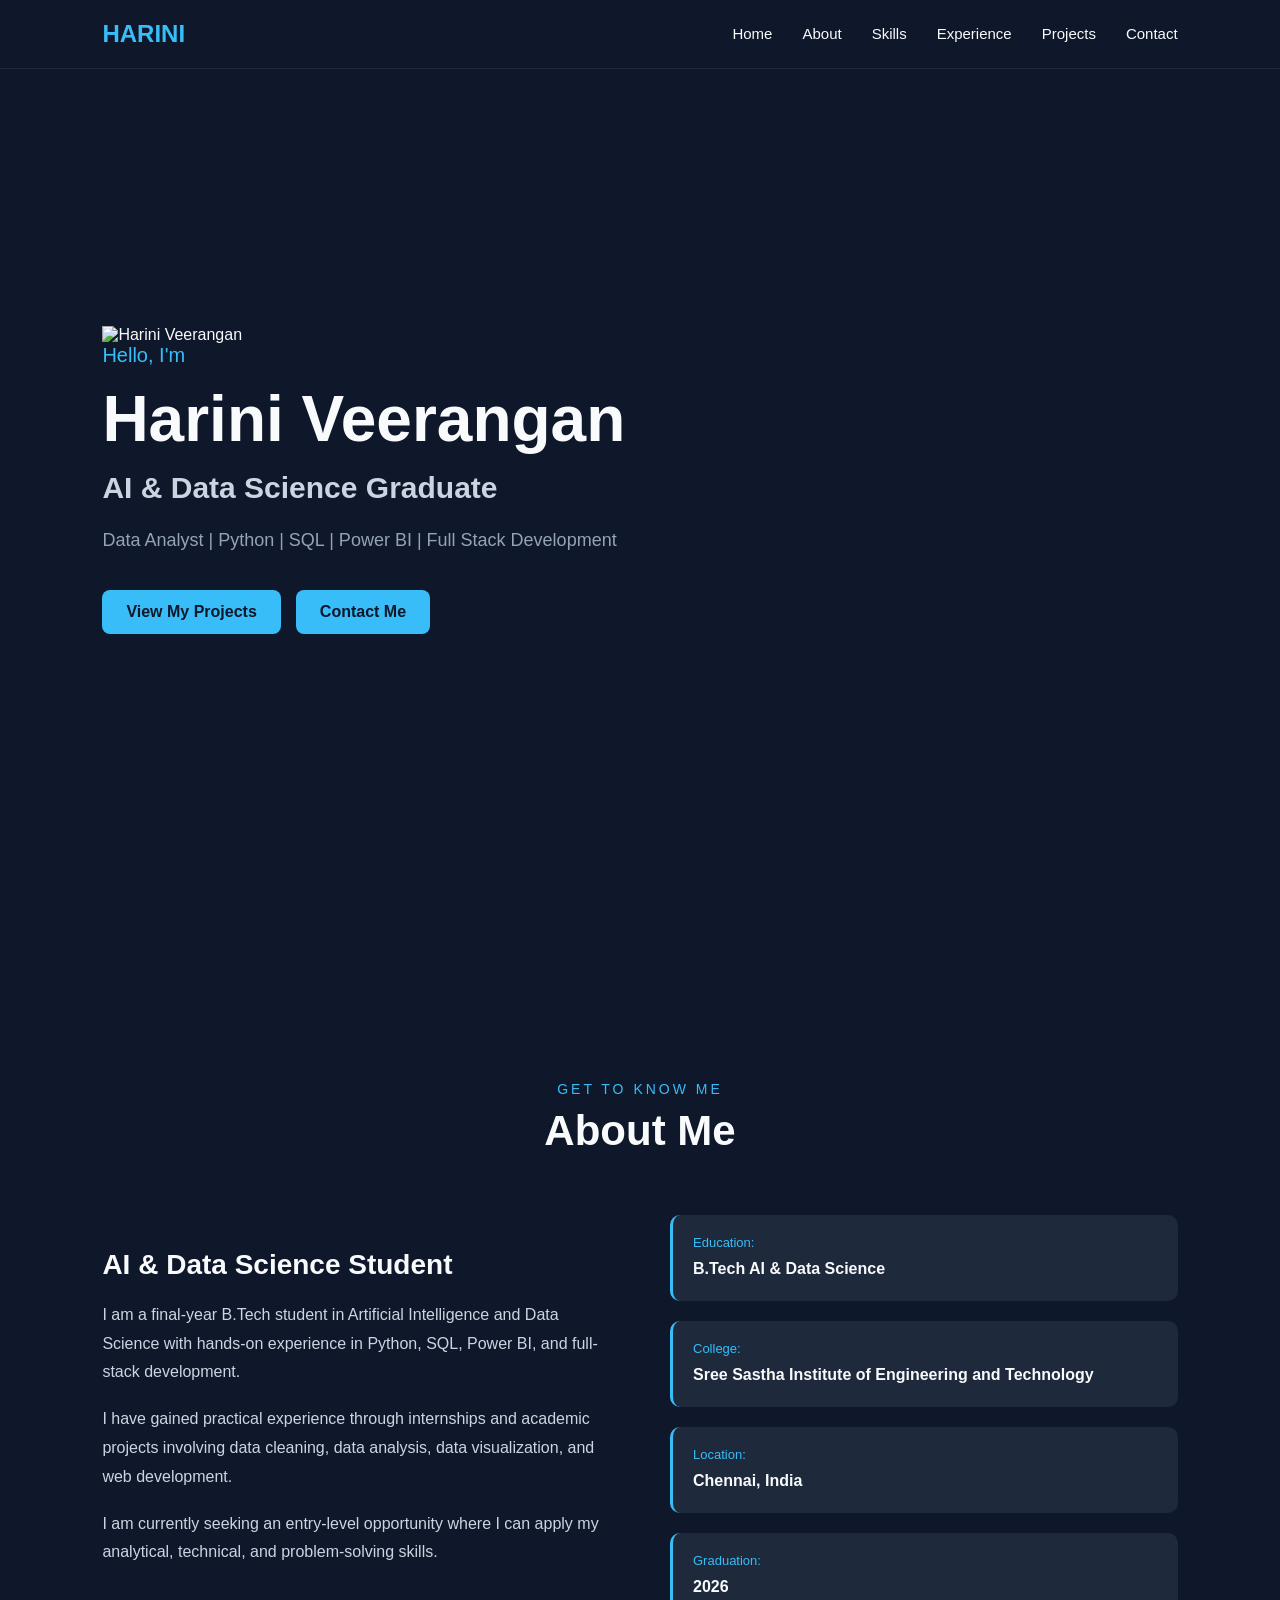
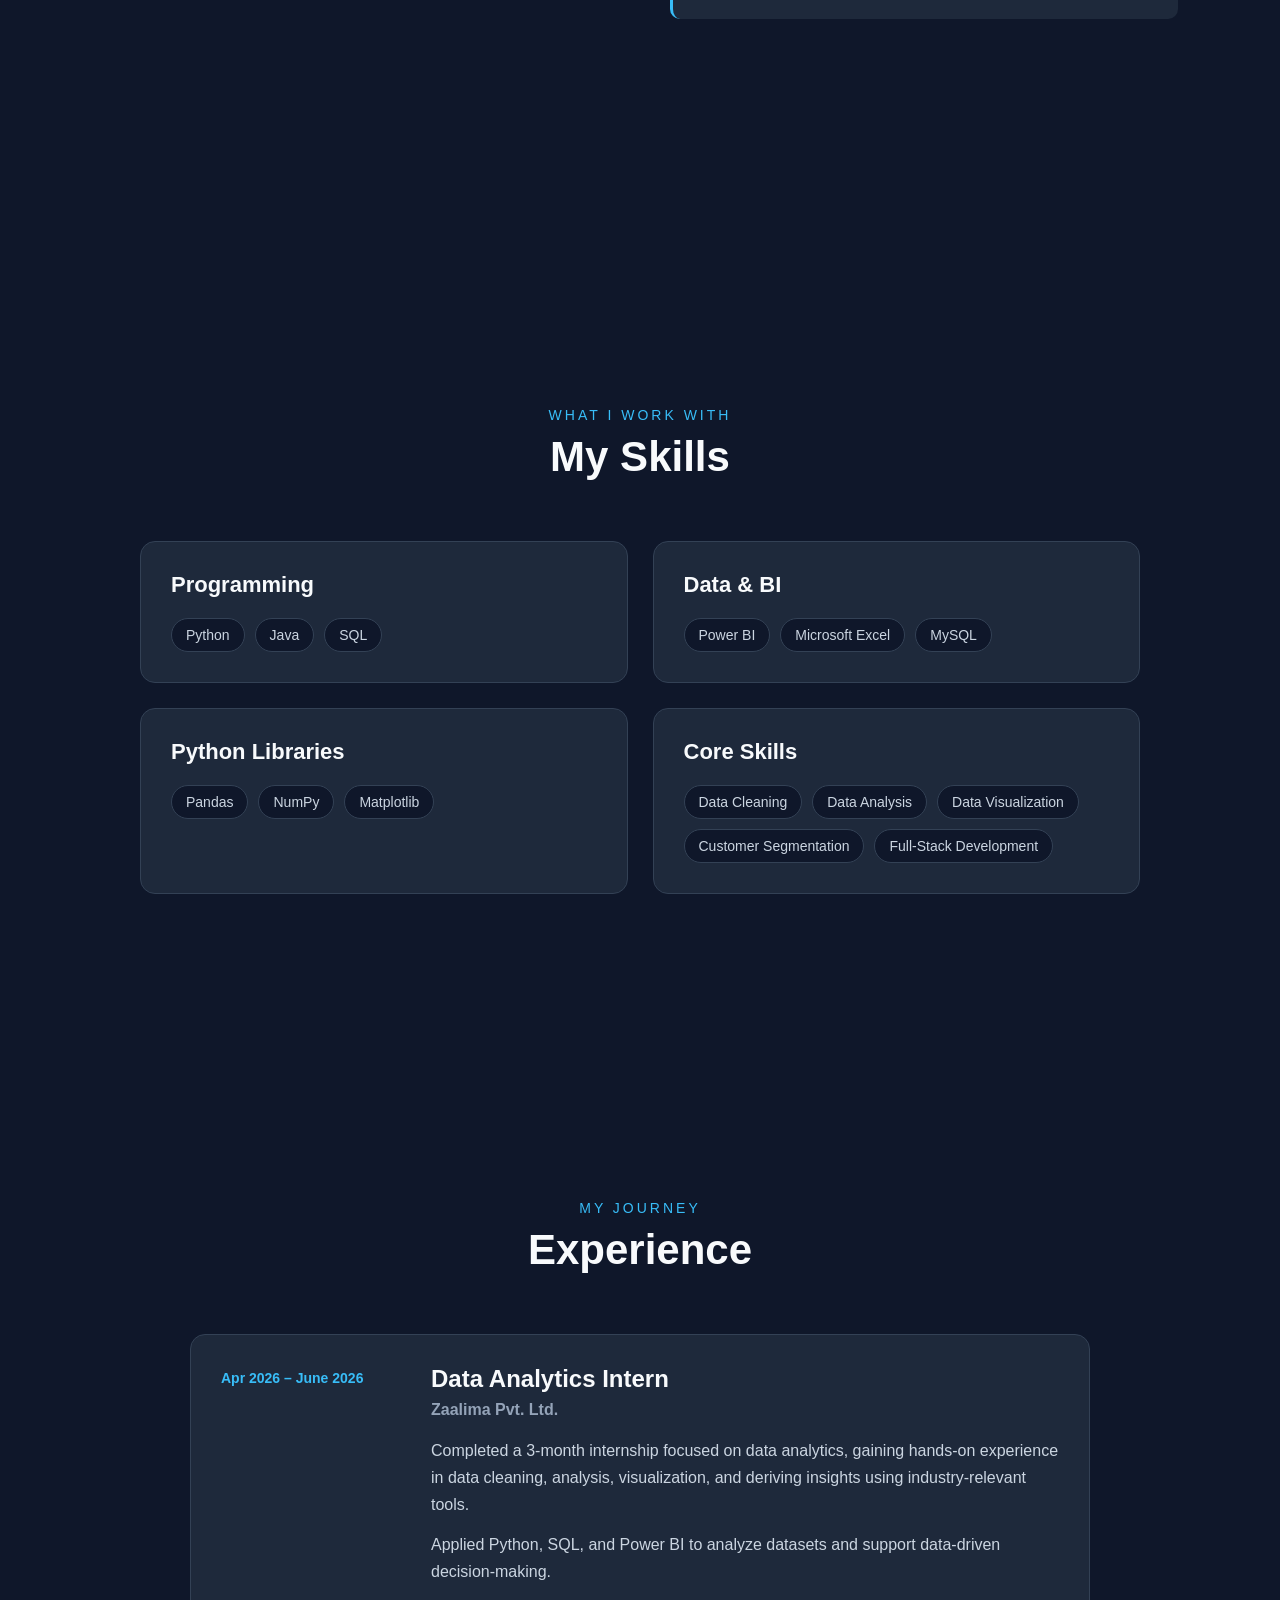
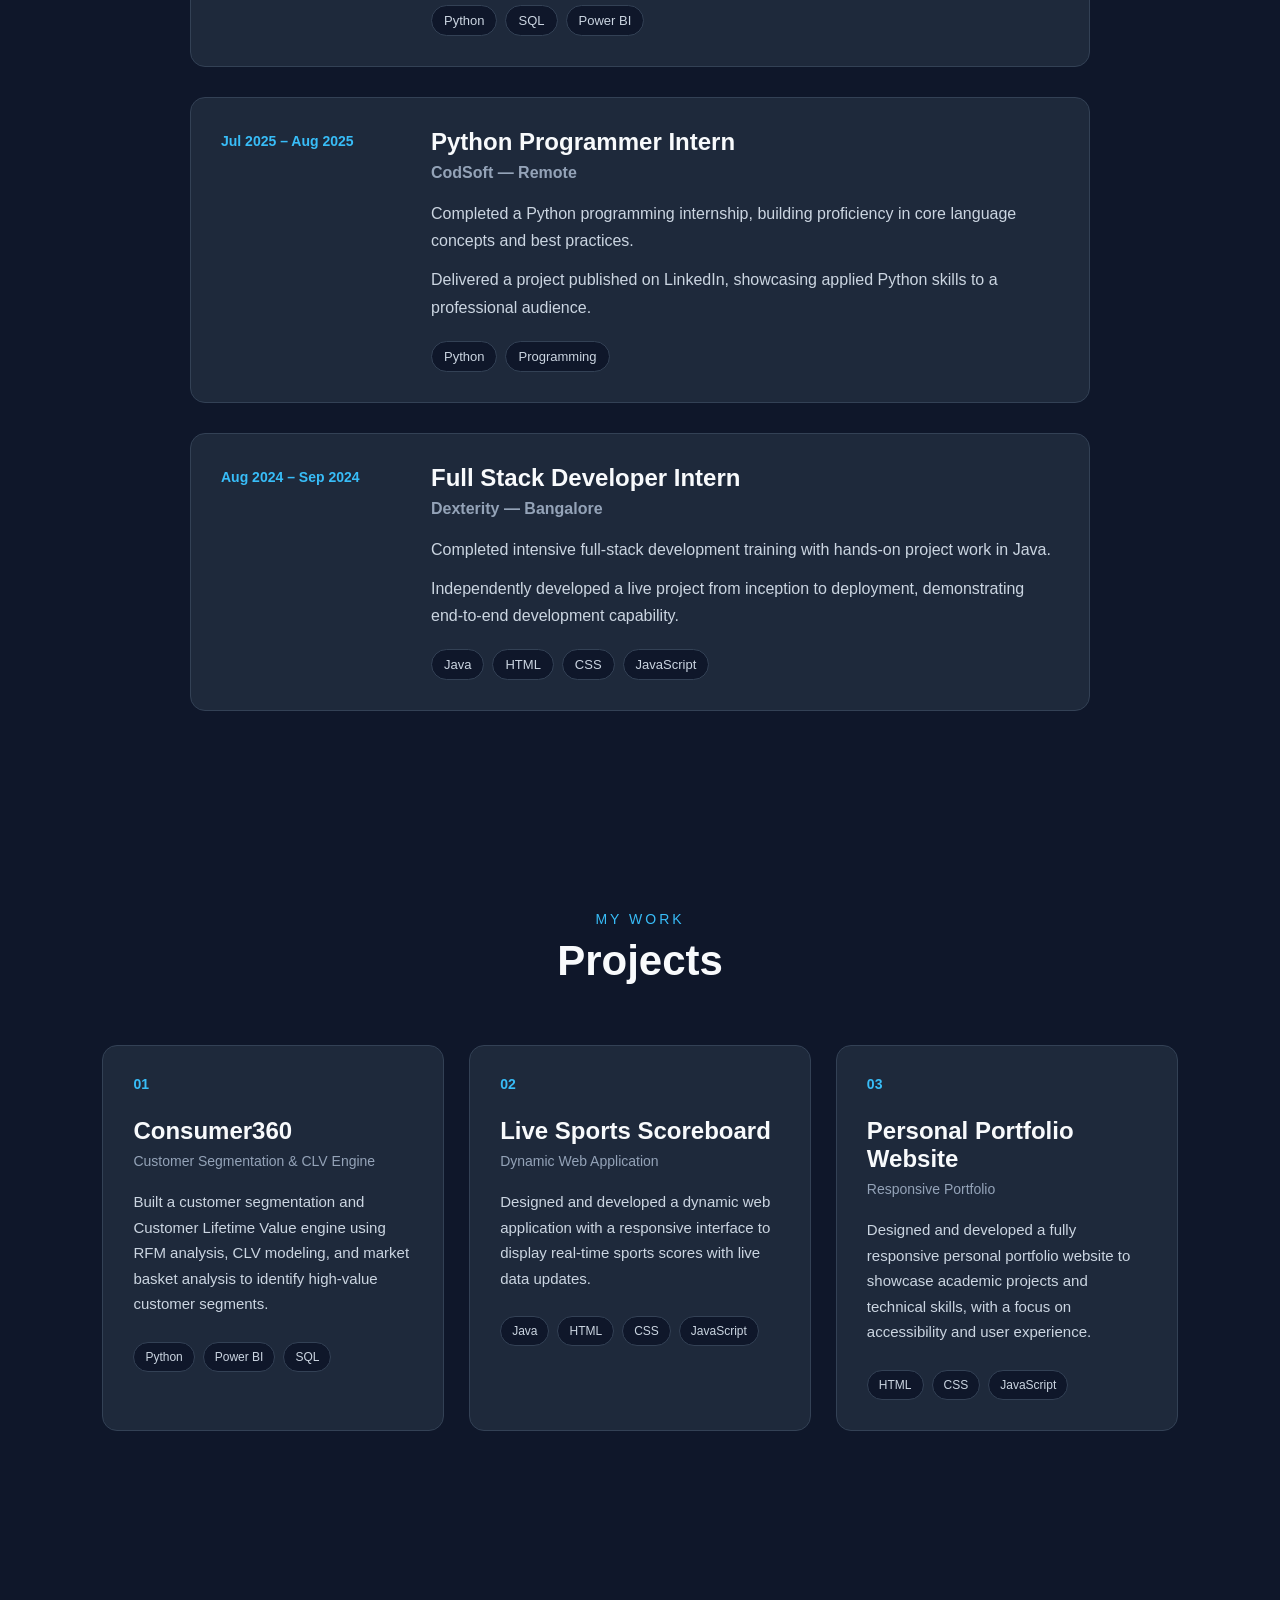
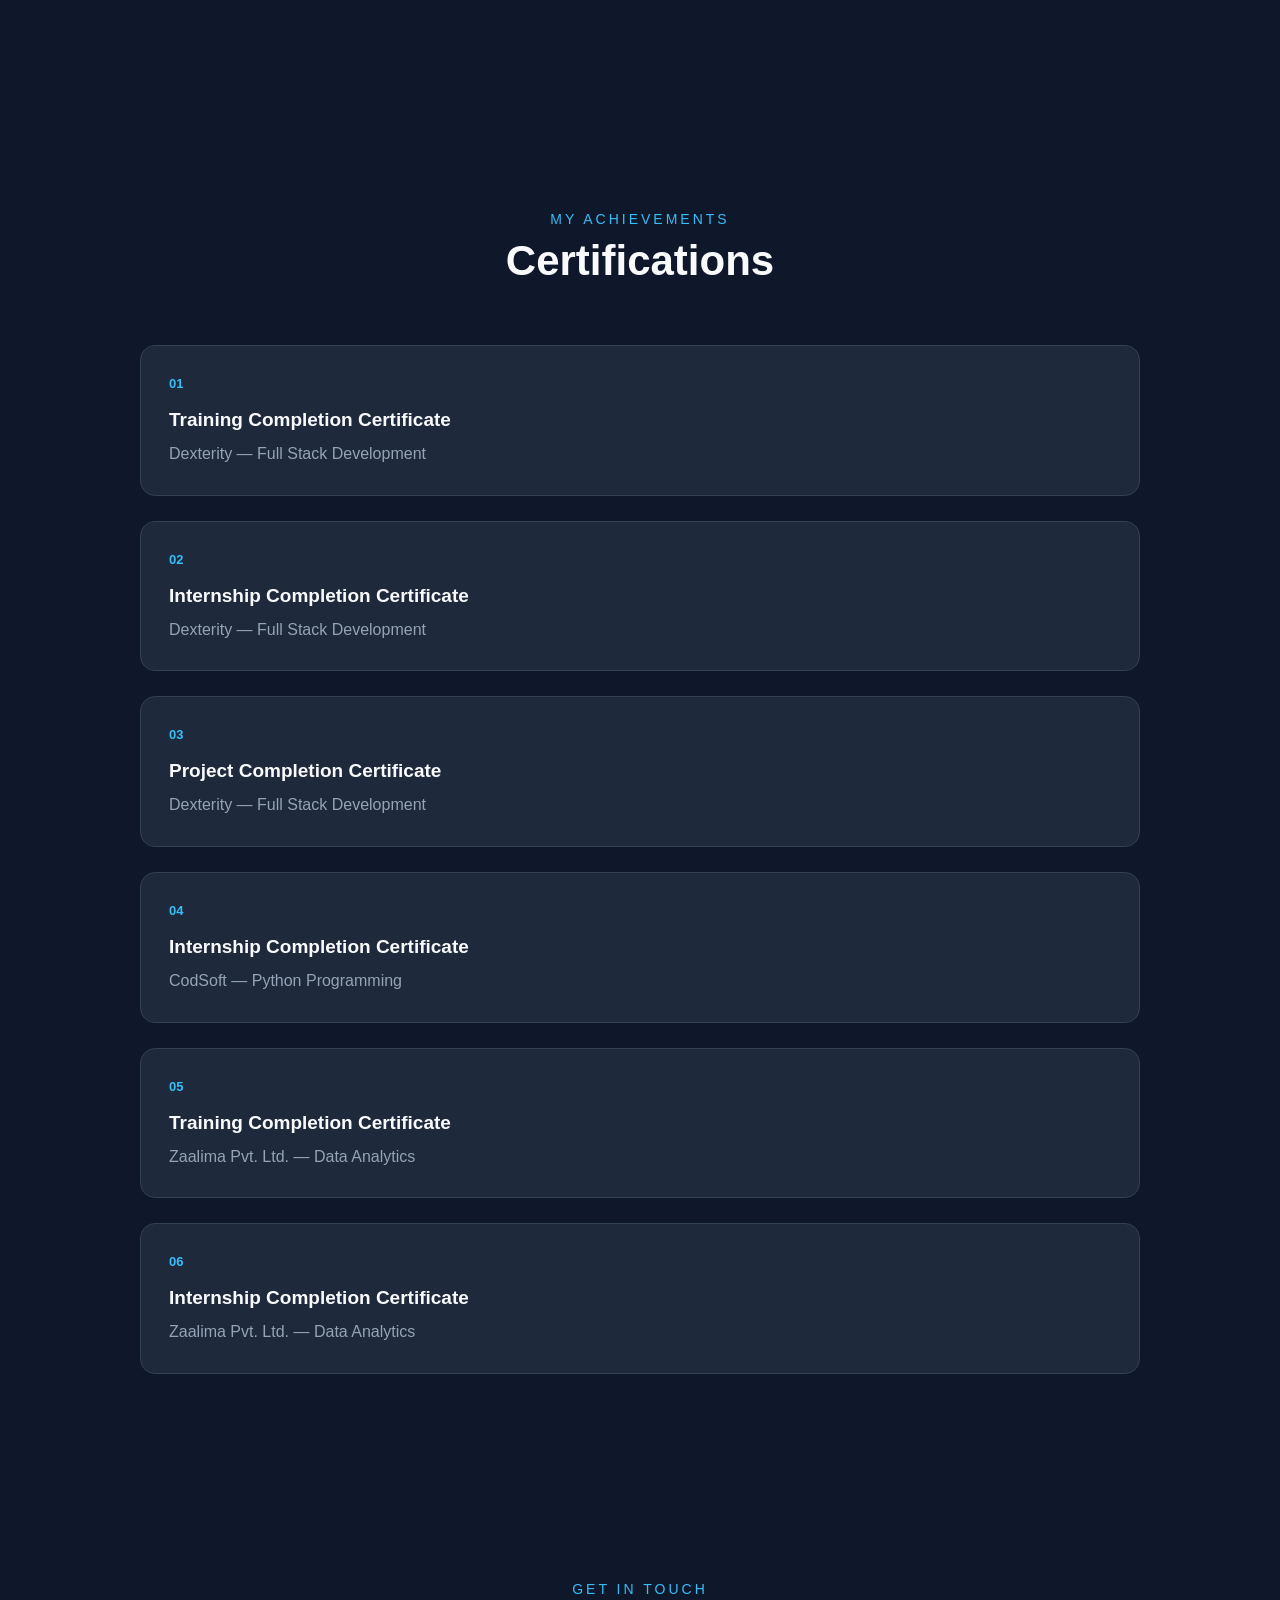
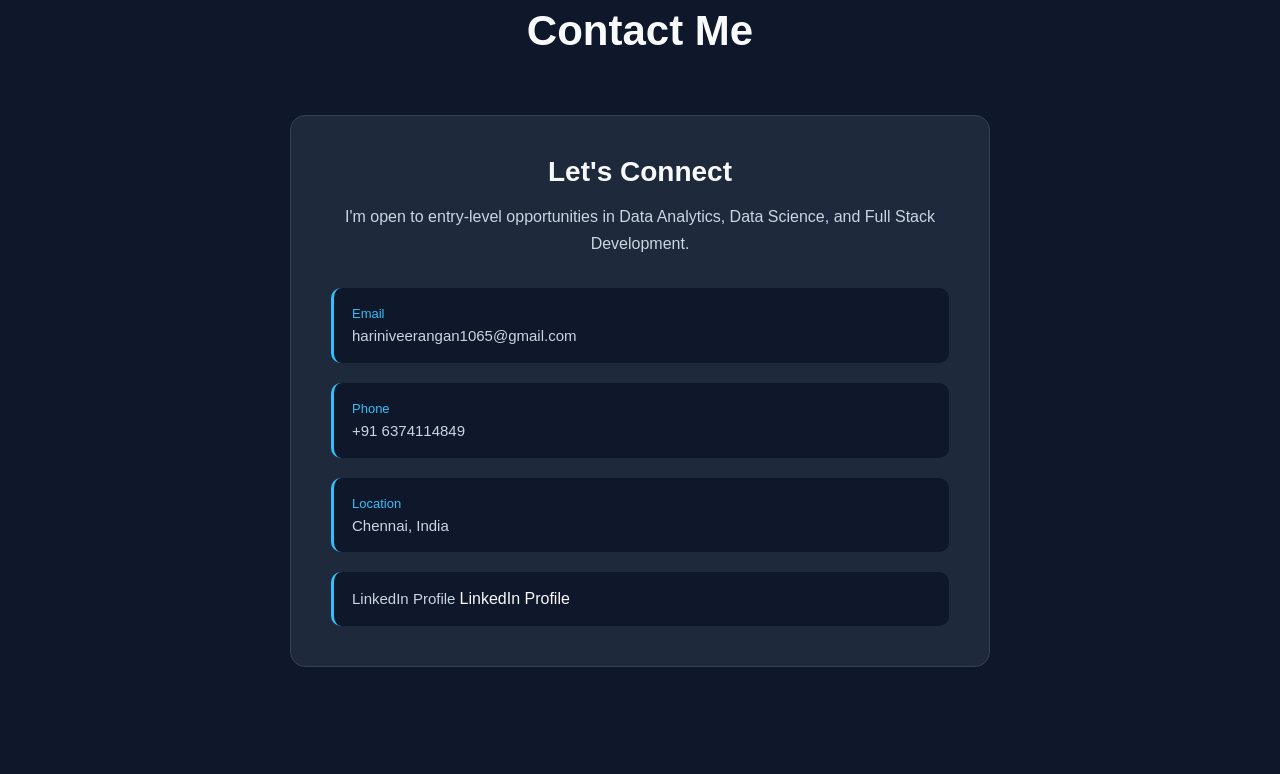
==== index.html @ 27de8bd0 "Add files via upload Upload portfolio website" ====
<!DOCTYPE html>
<html lang="en">
<head>
    <meta charset="UTF-8">
    <meta name="viewport" content="width=device-width, initial-scale=1.0">

    <title>Harini Veerangan | Portfolio</title>

    <link rel="stylesheet" href="style.css">
</head>

<body>

    <header>
        <nav>
            <div class="logo">HARINI</div>

            <ul>
                <li><a href="#home">Home</a></li>
                <li><a href="#about">About</a></li>
                <li><a href="#skills">Skills</a></li>
                <li><a href="#experience">Experience</a></li>
                <li><a href="#projects">Projects</a></li>
                <li><a href="#contact">Contact</a></li>
            </ul>
        </nav>
    </header>

    <main>

        <section id="home" class="hero">
            <img src="harini.webp" alt="Harini Veerangan" class="profile-image">
            <p class="intro">Hello, I'm</p>

            <h1>Harini Veerangan</h1>

            <h2>AI & Data Science Graduate</h2>

            <p class="description">
                Data Analyst | Python | SQL | Power BI | Full Stack Development
            </p>

            <div class="buttons">
                <a href="#projects">View My Projects</a>
                <a href="#contact">Contact Me</a>
            </div>
        </section>
<section id="about" class="about">
    <div class="section-title">
        <p>GET TO KNOW ME</p>
        <h2>About Me</h2>
    </div>

    <div class="about-content">
        <div class="about-text">
            <h3>AI & Data Science Student</h3>

            <p>
                I am a final-year B.Tech student in Artificial Intelligence
                and Data Science with hands-on experience in Python, SQL,
                Power BI, and full-stack development.
            </p>

            <p>
                I have gained practical experience through internships and
                academic projects involving data cleaning, data analysis,
                data visualization, and web development.
            </p>

            <p>
                I am currently seeking an entry-level opportunity where I
                can apply my analytical, technical, and problem-solving skills.
            </p>
        </div>

        <div class="about-details">
            <div>
                <span>Education:</span>
                <strong>B.Tech AI & Data Science</strong>
            </div>

            <div>
                <span>College:</span>
                <strong>Sree Sastha Institute of Engineering and Technology</strong>
            </div>

            <div>
                <span>Location:</span>
                <strong>Chennai, India</strong>
            </div>

            <div>
                <span>Graduation:</span>
                <strong>2026</strong>
            </div>
        </div>
    </div>
</section>
<section id="skills" class="skills">

    <div class="section-title">
        <p>WHAT I WORK WITH</p>
        <h2>My Skills</h2>
    </div>

    <div class="skills-container">

        <div class="skill-card">
            <h3>Programming</h3>
            <div class="skill-tags">
                <span>Python</span>
                <span>Java</span>
                <span>SQL</span>
            </div>
        </div>

        <div class="skill-card">
            <h3>Data & BI</h3>
            <div class="skill-tags">
                <span>Power BI</span>
                <span>Microsoft Excel</span>
                <span>MySQL</span>
            </div>
        </div>

        <div class="skill-card">
            <h3>Python Libraries</h3>
            <div class="skill-tags">
                <span>Pandas</span>
                <span>NumPy</span>
                <span>Matplotlib</span>
            </div>
        </div>

        <div class="skill-card">
            <h3>Core Skills</h3>
            <div class="skill-tags">
                <span>Data Cleaning</span>
                <span>Data Analysis</span>
                <span>Data Visualization</span>
                <span>Customer Segmentation</span>
                <span>Full-Stack Development</span>
            </div>
        </div>

    </div>

</section>
<section id="experience" class="experience">

    <div class="section-title">
        <p>MY JOURNEY</p>
        <h2>Experience</h2>
    </div>

    <div class="timeline">

        <div class="experience-card">
            <div class="experience-date">
                Apr 2026 – June 2026
            </div>

            <div class="experience-content">
                <h3>Data Analytics Intern</h3>
                <h4>Zaalima Pvt. Ltd.</h4>

                <p>
                    Completed a 3-month internship focused on data analytics,
                    gaining hands-on experience in data cleaning, analysis,
                    visualization, and deriving insights using industry-relevant tools.
                </p>

                <p>
                    Applied Python, SQL, and Power BI to analyze datasets
                    and support data-driven decision-making.
                </p>

                <div class="experience-tags">
                    <span>Python</span>
                    <span>SQL</span>
                    <span>Power BI</span>
                </div>
            </div>
        </div>


        <div class="experience-card">
            <div class="experience-date">
                Jul 2025 – Aug 2025
            </div>

            <div class="experience-content">
                <h3>Python Programmer Intern</h3>
                <h4>CodSoft — Remote</h4>

                <p>
                    Completed a Python programming internship, building
                    proficiency in core language concepts and best practices.
                </p>

                <p>
                    Delivered a project published on LinkedIn, showcasing
                    applied Python skills to a professional audience.
                </p>

                <div class="experience-tags">
                    <span>Python</span>
                    <span>Programming</span>
                </div>
            </div>
        </div>


        <div class="experience-card">
            <div class="experience-date">
                Aug 2024 – Sep 2024
            </div>

            <div class="experience-content">
                <h3>Full Stack Developer Intern</h3>
                <h4>Dexterity — Bangalore</h4>

                <p>
                    Completed intensive full-stack development training
                    with hands-on project work in Java.
                </p>

                <p>
                    Independently developed a live project from inception
                    to deployment, demonstrating end-to-end development capability.
                </p>

                <div class="experience-tags">
                    <span>Java</span>
                    <span>HTML</span>
                    <span>CSS</span>
                    <span>JavaScript</span>
                </div>
            </div>
        </div>

    </div>

</section>
<section id="projects" class="projects">

    <div class="section-title">
        <p>MY WORK</p>
        <h2>Projects</h2>
    </div>

    <div class="projects-container">

        <div class="project-card">
            <div class="project-number">01</div>

            <h3>Consumer360</h3>

            <p class="project-subtitle">
                Customer Segmentation & CLV Engine
            </p>

            <p>
                Built a customer segmentation and Customer Lifetime Value
                engine using RFM analysis, CLV modeling, and market basket
                analysis to identify high-value customer segments.
            </p>

            <div class="project-tags">
                <span>Python</span>
                <span>Power BI</span>
                <span>SQL</span>
            </div>
        </div>


        <div class="project-card">
            <div class="project-number">02</div>

            <h3>Live Sports Scoreboard</h3>

            <p class="project-subtitle">
                Dynamic Web Application
            </p>

            <p>
                Designed and developed a dynamic web application with a
                responsive interface to display real-time sports scores
                with live data updates.
            </p>

            <div class="project-tags">
                <span>Java</span>
                <span>HTML</span>
                <span>CSS</span>
                <span>JavaScript</span>
            </div>
        </div>


        <div class="project-card">
            <div class="project-number">03</div>

            <h3>Personal Portfolio Website</h3>

            <p class="project-subtitle">
                Responsive Portfolio
            </p>

            <p>
                Designed and developed a fully responsive personal portfolio
                website to showcase academic projects and technical skills,
                with a focus on accessibility and user experience.
            </p>

            <div class="project-tags">
                <span>HTML</span>
                <span>CSS</span>
                <span>JavaScript</span>
            </div>
        </div>

    </div>

</section>
<section id="certifications" class="certifications">

    <div class="section-title">
        <p>MY ACHIEVEMENTS</p>
        <h2>Certifications</h2>
    </div>

    <div class="certifications-container">

        <div class="certificate-card">
            <span>01</span>
            <h3>Training Completion Certificate</h3>
            <p>Dexterity — Full Stack Development</p>
        </div>

        <div class="certificate-card">
            <span>02</span>
            <h3>Internship Completion Certificate</h3>
            <p>Dexterity — Full Stack Development</p>
        </div>

        <div class="certificate-card">
            <span>03</span>
            <h3>Project Completion Certificate</h3>
            <p>Dexterity — Full Stack Development</p>
        </div>

        <div class="certificate-card">
            <span>04</span>
            <h3>Internship Completion Certificate</h3>
            <p>CodSoft — Python Programming</p>
        </div>

        <div class="certificate-card">
            <span>05</span>
            <h3>Training Completion Certificate</h3>
            <p>Zaalima Pvt. Ltd. — Data Analytics</p>
        </div>

        <div class="certificate-card">
            <span>06</span>
            <h3>Internship Completion Certificate</h3>
            <p>Zaalima Pvt. Ltd. — Data Analytics</p>
        </div>

    </div>

</section>
<section id="contact" class="contact">

    <div class="section-title">
        <p>GET IN TOUCH</p>
        <h2>Contact Me</h2>
    </div>

    <div class="contact-container">

        <div class="contact-card">
            <h3>Let's Connect</h3>

            <p>
                I'm open to entry-level opportunities in Data Analytics,
                Data Science, and Full Stack Development.
            </p>

            <div class="contact-info">

                <div>
                    <span>Email</span>
                    <a href="mailto:hariniveerangan1065@gmail.com">
                        hariniveerangan1065@gmail.com
                    </a>
                </div>

                <div>
                    <span>Phone</span>
                    <a href="tel:+916374114849">
                        +91 6374114849
                    </a>
                </div>

                <div>
                    <span>Location</span>
                    <p>Chennai, India</p>
                </div>

                <div>
                    <a href="https://www.linkedin.com/in/harini-veerangan-62791226a/"
   target="_blank">
    LinkedIn Profile
</a>
                        LinkedIn Profile
                    </a>
                </div>

            </div>
        </div>

    </div>

</section>
    </main>

    <script src="script.js"></script>
</body>
</html>
---- style.css ----
* {
    margin: 0;
    padding: 0;
    box-sizing: border-box;
}

html {
    scroll-behavior: smooth;
}

body {
    font-family: Arial, sans-serif;
    background: #0f172a;
    color: #f8fafc;
}

/* Navigation */

header {
    width: 100%;
    padding: 20px 8%;
    background: #0f172a;
    position: fixed;
    top: 0;
    z-index: 1000;
    border-bottom: 1px solid #1e293b;
}

nav {
    display: flex;
    justify-content: space-between;
    align-items: center;
}

.logo {
    font-size: 24px;
    font-weight: bold;
    color: #38bdf8;
}

nav ul {
    display: flex;
    list-style: none;
    gap: 30px;
}

nav ul li a {
    color: #f8fafc;
    text-decoration: none;
    font-size: 15px;
}

nav ul li a:hover {
    color: #38bdf8;
}

/* Hero Section */

.hero {
    min-height: 100vh;
    display: flex;
    flex-direction: column;
    justify-content: center;
    padding: 120px 8% 60px;
}

.intro {
    color: #38bdf8;
    font-size: 20px;
    margin-bottom: 15px;
}

.hero h1 {
    font-size: 64px;
    margin-bottom: 15px;
}

.hero h2 {
    font-size: 30px;
    color: #cbd5e1;
    margin-bottom: 20px;
}

.description {
    font-size: 18px;
    color: #94a3b8;
    max-width: 650px;
    line-height: 1.7;
}

/* Buttons */

.buttons {
    display: flex;
    gap: 15px;
    margin-top: 35px;
}

.buttons a {
    display: inline-block;
    padding: 13px 24px;
    border-radius: 8px;
    background: #38bdf8;
    color: #0f172a;
    text-decoration: none;
    font-weight: bold;
}

.buttons a:hover {
    transform: translateY(-2px);
}

/* Mobile */

@media (max-width: 768px) {

    header {
        padding: 18px 5%;
    }

    nav ul {
        gap: 12px;
    }

    nav ul li a {
        font-size: 12px;
    }

    .hero {
        padding: 120px 5% 50px;
    }

    .hero h1 {
        font-size: 42px;
    }

    .hero h2 {
        font-size: 23px;
    }
}/* About Section */

.about {
    min-height: 100vh;
    padding: 100px 8%;
    display: flex;
    flex-direction: column;
    justify-content: center;
}

.section-title {
    text-align: center;
    margin-bottom: 60px;
}

.section-title p {
    color: #38bdf8;
    font-size: 14px;
    letter-spacing: 3px;
    margin-bottom: 10px;
}

.section-title h2 {
    font-size: 42px;
}

.about-content {
    display: grid;
    grid-template-columns: 1fr 1fr;
    gap: 60px;
    align-items: center;
}

.about-text h3 {
    font-size: 28px;
    margin-bottom: 20px;
}

.about-text p {
    color: #cbd5e1;
    line-height: 1.8;
    margin-bottom: 18px;
    font-size: 16px;
}

.about-details {
    display: grid;
    gap: 20px;
}

.about-details div {
    background: #1e293b;
    padding: 20px;
    border-radius: 10px;
    border-left: 3px solid #38bdf8;
}

.about-details span {
    display: block;
    color: #38bdf8;
    font-size: 13px;
    margin-bottom: 7px;
}

.about-details strong {
    font-size: 16px;
    line-height: 1.5;
}/* Skills Section */

.skills {
    min-height: 100vh;
    padding: 100px 8%;
    display: flex;
    flex-direction: column;
    justify-content: center;
}

.skills-container {
    display: grid;
    grid-template-columns: repeat(2, 1fr);
    gap: 25px;
    max-width: 1000px;
    width: 100%;
    margin: 0 auto;
}

.skill-card {
    background: #1e293b;
    padding: 30px;
    border-radius: 15px;
    border: 1px solid #334155;
    transition: 0.3s;
}

.skill-card:hover {
    transform: translateY(-8px);
    border-color: #38bdf8;
}

.skill-card h3 {
    font-size: 22px;
    margin-bottom: 20px;
}

.skill-tags {
    display: flex;
    flex-wrap: wrap;
    gap: 10px;
}

.skill-tags span {
    padding: 8px 14px;
    background: #0f172a;
    border-radius: 20px;
    color: #cbd5e1;
    font-size: 14px;
    border: 1px solid #334155;
}/* Experience Section */

.experience {
    min-height: 100vh;
    padding: 100px 8%;
}

.timeline {
    max-width: 900px;
    margin: 0 auto;
    display: flex;
    flex-direction: column;
    gap: 30px;
}

.experience-card {
    display: grid;
    grid-template-columns: 180px 1fr;
    gap: 30px;
    background: #1e293b;
    padding: 30px;
    border-radius: 15px;
    border: 1px solid #334155;
    transition: 0.3s;
}

.experience-card:hover {
    transform: translateX(8px);
    border-color: #38bdf8;
}

.experience-date {
    color: #38bdf8;
    font-size: 14px;
    font-weight: bold;
    padding-top: 5px;
}

.experience-content h3 {
    font-size: 24px;
    margin-bottom: 8px;
}

.experience-content h4 {
    color: #94a3b8;
    font-size: 16px;
    margin-bottom: 18px;
}

.experience-content p {
    color: #cbd5e1;
    line-height: 1.7;
    margin-bottom: 12px;
}

.experience-tags {
    display: flex;
    flex-wrap: wrap;
    gap: 8px;
    margin-top: 20px;
}

.experience-tags span {
    background: #0f172a;
    border: 1px solid #334155;
    padding: 7px 12px;
    border-radius: 20px;
    font-size: 13px;
    color: #cbd5e1;
}/* Projects Section */

.projects {
    min-height: 100vh;
    padding: 100px 8%;
}

.projects-container {
    max-width: 1100px;
    margin: 0 auto;
    display: grid;
    grid-template-columns: repeat(3, 1fr);
    gap: 25px;
}

.project-card {
    background: #1e293b;
    padding: 30px;
    border-radius: 15px;
    border: 1px solid #334155;
    position: relative;
    transition: 0.3s;
}

.project-card:hover {
    transform: translateY(-10px);
    border-color: #38bdf8;
}

.project-number {
    color: #38bdf8;
    font-size: 14px;
    font-weight: bold;
    margin-bottom: 25px;
}

.project-card h3 {
    font-size: 24px;
    margin-bottom: 8px;
}

.project-subtitle {
    color: #94a3b8;
    font-size: 14px;
    margin-bottom: 20px;
}

.project-card > p:not(.project-subtitle) {
    color: #cbd5e1;
    line-height: 1.7;
    font-size: 15px;
}

.project-tags {
    display: flex;
    flex-wrap: wrap;
    gap: 8px;
    margin-top: 25px;
}

.project-tags span {
    padding: 7px 11px;
    border-radius: 20px;
    background: #0f172a;
    border: 1px solid #334155;
    color: #cbd5e1;
    font-size: 12px;
}/* Mobile Responsive Design */

@media (max-width: 768px) {

    header {
        padding: 18px 5%;
    }

    nav ul {
        gap: 12px;
    }

    nav ul li a {
        font-size: 12px;
    }

    .hero h1 {
        font-size: 42px;
    }

    .hero h2 {
        font-size: 21px;
    }

    .description {
        font-size: 15px;
    }

    .about-content {
        grid-template-columns: 1fr;
        gap: 35px;
    }

    .skills-container {
        grid-template-columns: 1fr;
    }

    .experience-card {
        grid-template-columns: 1fr;
        gap: 15px;
    }

    .projects-container {
        grid-template-columns: 1fr;
    }

    .section-title h2 {
        font-size: 34px;
    }

    .about,
    .skills,
    .experience,
    .projects,
    .certifications,
    .contact {
        padding-left: 5%;
        padding-right: 5%;
    }
}/* Certifications Section */

.certifications {
    min-height: 100vh;
    padding: 100px 8%;
    display: flex;
    flex-direction: column;
    justify-content: center;
}

.certifications-container {
    max-width: 1000px;
    width: 100%;
    margin: 0 auto;
    display: grid;
    grid-template-columns: repeat(2, 1fr);
    gap: 25px;
}.certifications-container {
    grid-template-columns: 1fr;
}

.certificate-card {
    background: #1e293b;
    padding: 28px;
    border-radius: 15px;
    border: 1px solid #334155;
    transition: 0.3s;
}

.certificate-card:hover {
    transform: translateY(-7px);
    border-color: #38bdf8;
}

.certificate-card span {
    display: inline-block;
    color: #38bdf8;
    font-size: 13px;
    font-weight: bold;
    margin-bottom: 18px;
}

.certificate-card h3 {
    font-size: 19px;
    margin-bottom: 10px;
}

.certificate-card p {
    color: #94a3b8;
    line-height: 1.6;
}/* Contact Section */

.contact {
    min-height: 100vh;
    padding: 100px 8%;
    display: flex;
    flex-direction: column;
    justify-content: center;
}

.contact-container {
    max-width: 700px;
    width: 100%;
    margin: 0 auto;
}

.contact-card {
    background: #1e293b;
    padding: 40px;
    border-radius: 15px;
    border: 1px solid #334155;
    text-align: center;
    transition: 0.3s;
}

.contact-card:hover {
    border-color: #38bdf8;
    transform: translateY(-5px);
}

.contact-card h3 {
    font-size: 28px;
    margin-bottom: 15px;
}

.contact-card > p {
    color: #cbd5e1;
    line-height: 1.7;
    margin-bottom: 30px;
}

.contact-info {
    display: grid;
    gap: 20px;
    text-align: left;
}

.contact-info div {
    background: #0f172a;
    padding: 18px;
    border-radius: 10px;
    border-left: 3px solid #38bdf8;
}

.contact-info span {
    display: block;
    color: #38bdf8;
    font-size: 13px;
    margin-bottom: 6px;
}

.contact-info a,
.contact-info p {
    color: #cbd5e1;
    text-decoration: none;
    font-size: 15px;
}

.contact-info a:hover {
    color: #38bdf8;
}
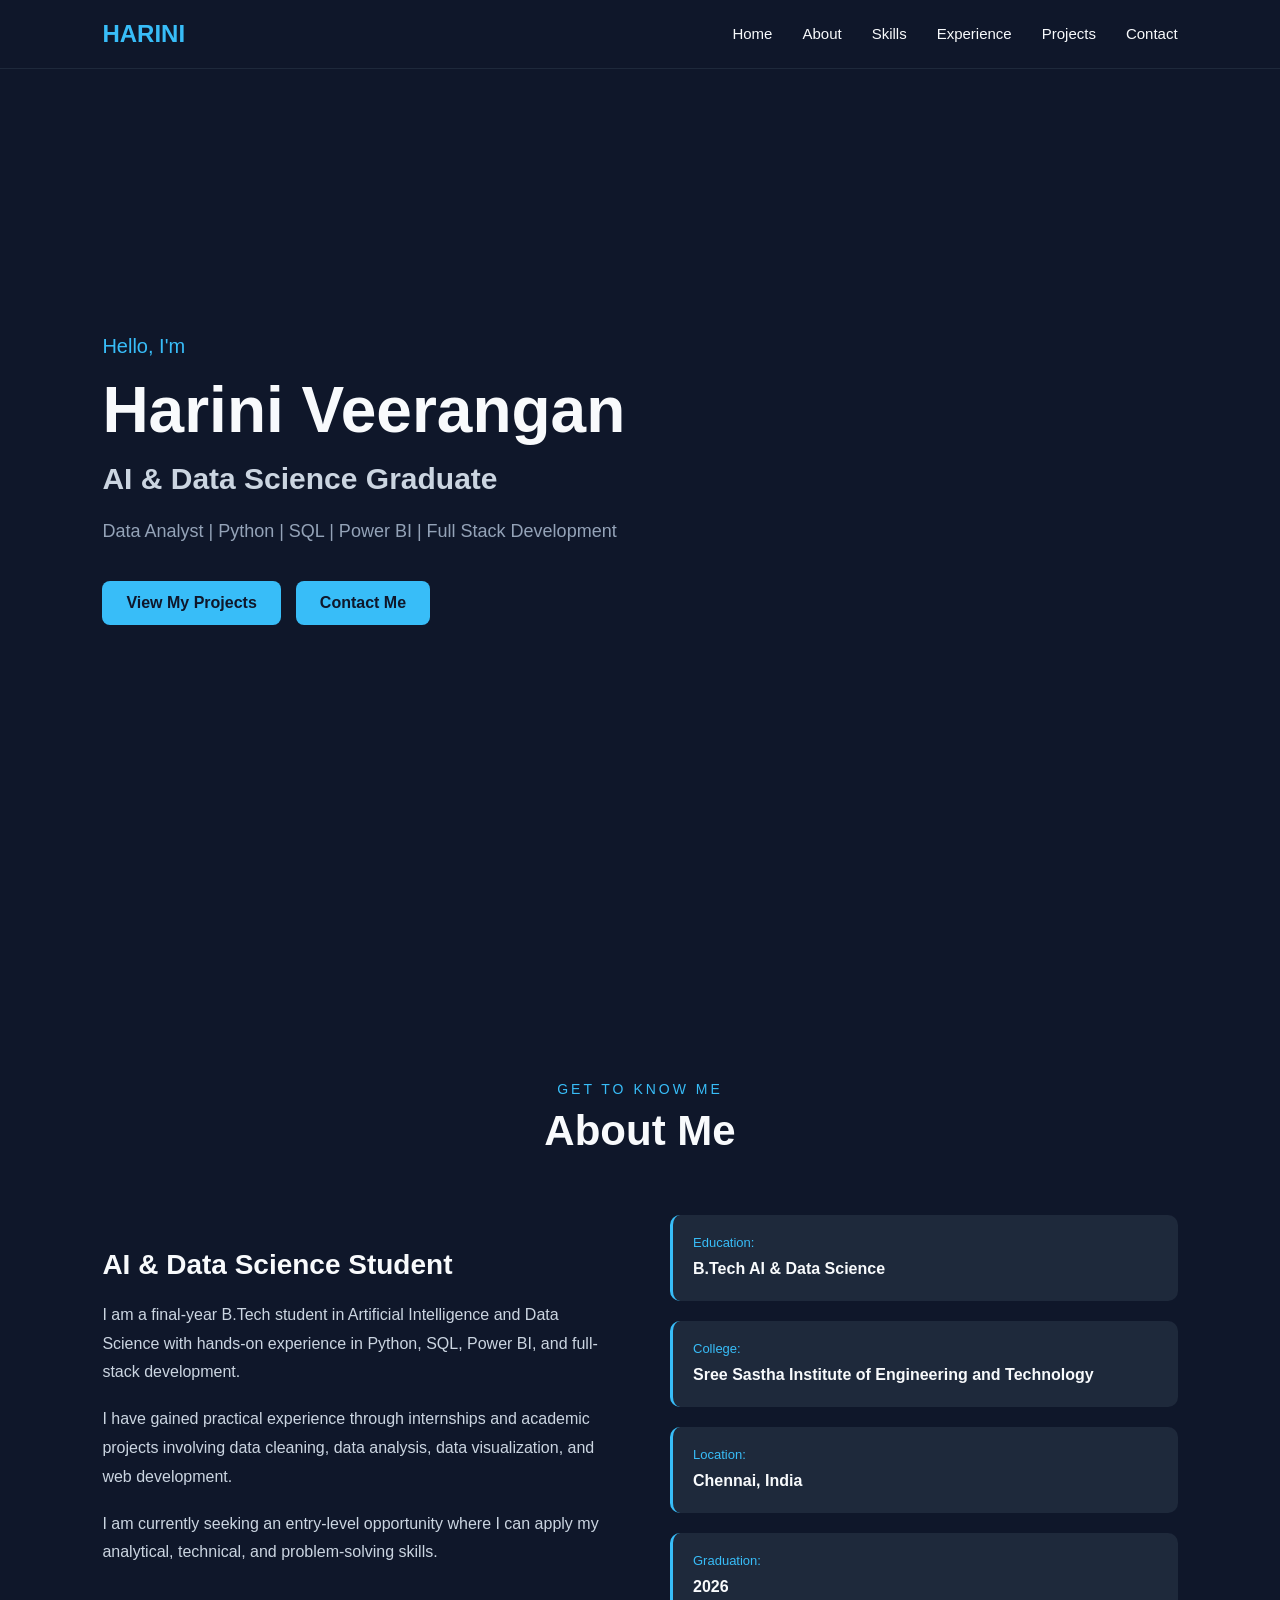
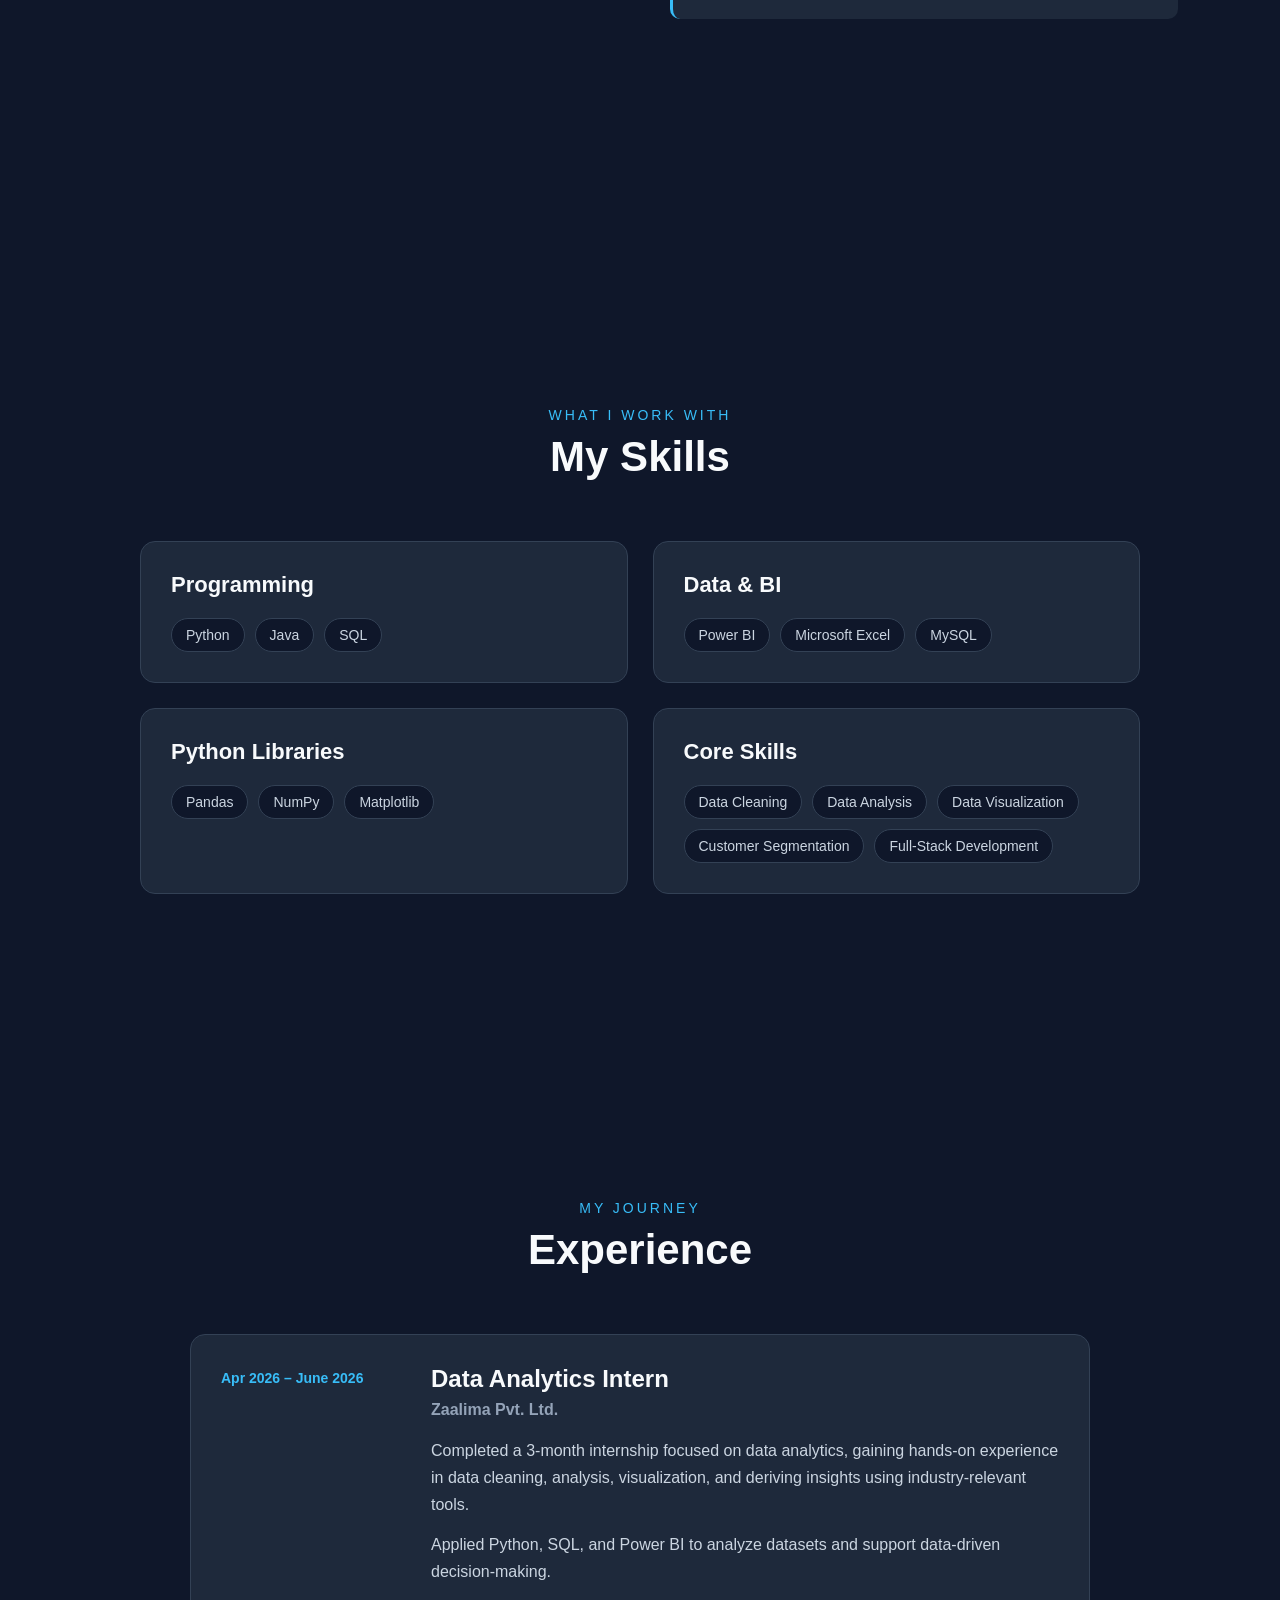
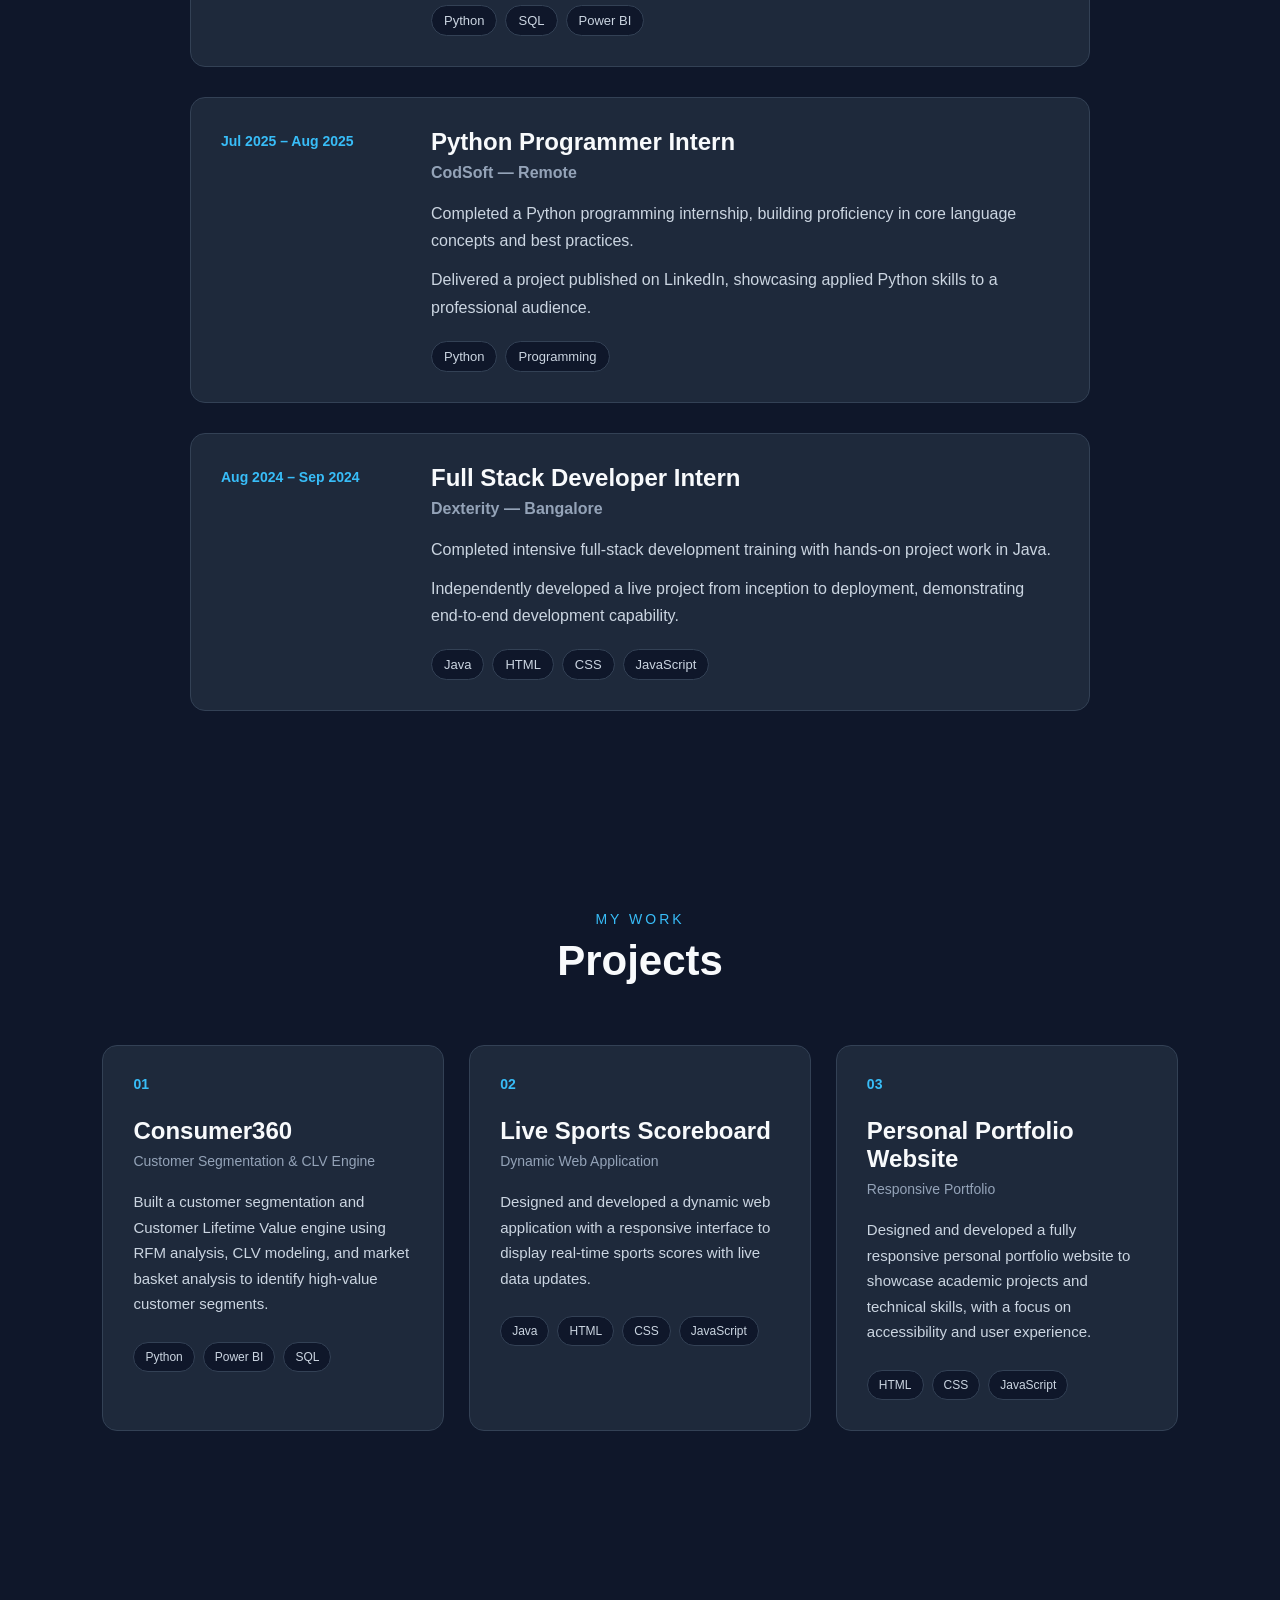
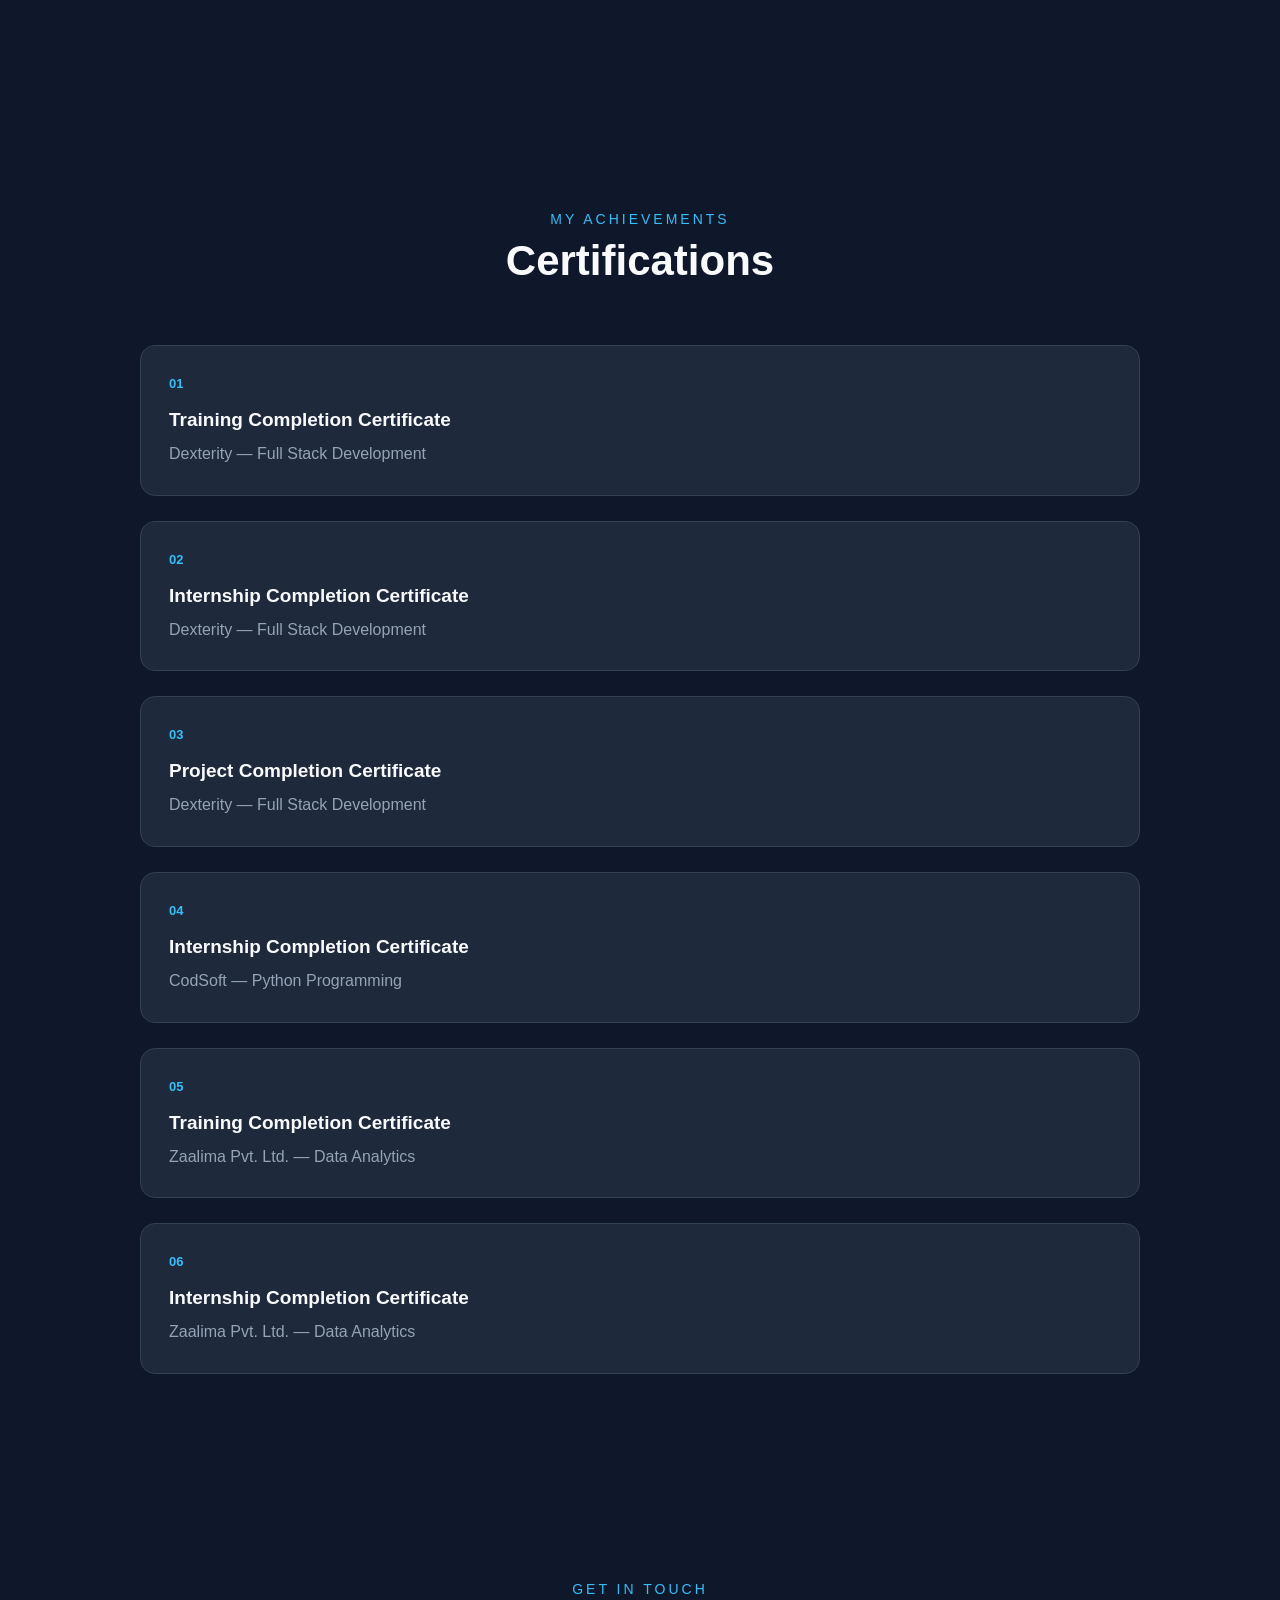
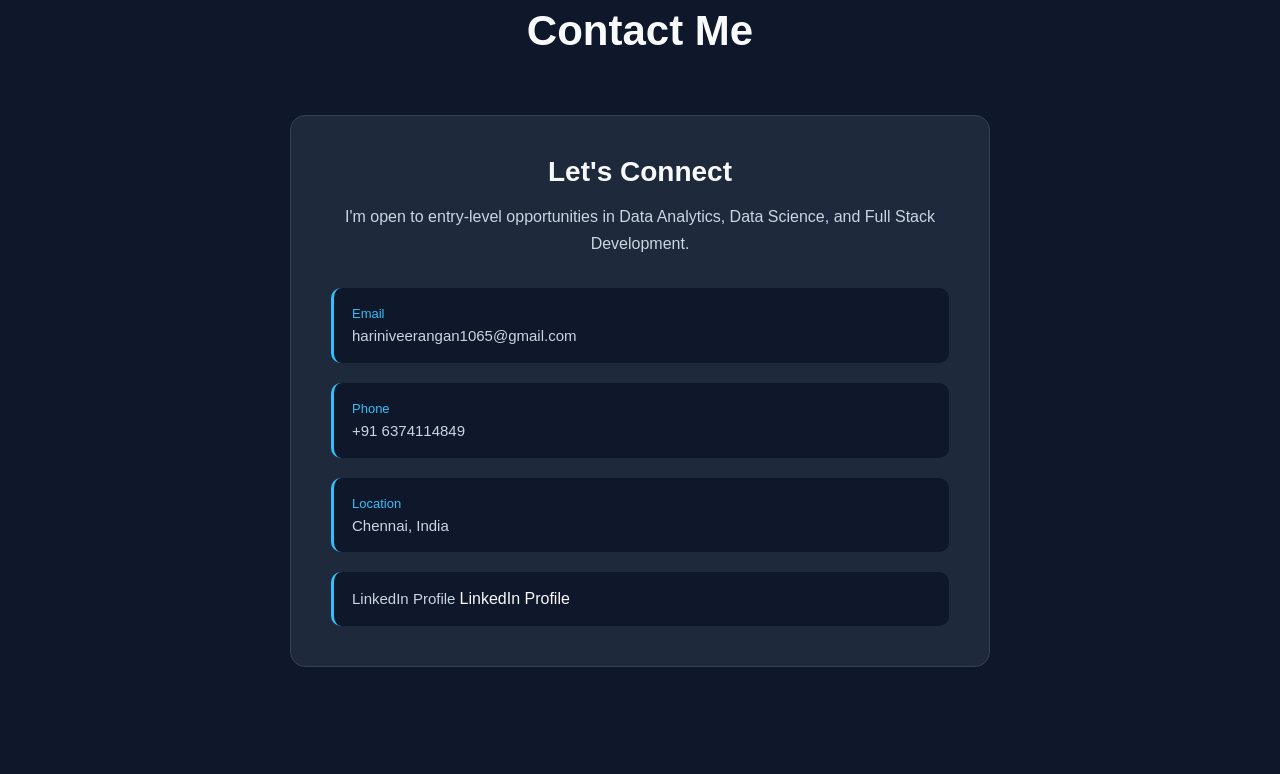
==== commit cc6722cb: "Update index.html" ====
--- a/index.html
+++ b/index.html
@@ -29,7 +29,6 @@
     <main>
 
         <section id="home" class="hero">
-            <img src="harini.webp" alt="Harini Veerangan" class="profile-image">
             <p class="intro">Hello, I'm</p>
 
             <h1>Harini Veerangan</h1>
@@ -428,4 +427,4 @@
 
     <script src="script.js"></script>
 </body>
-</html>+</html>
